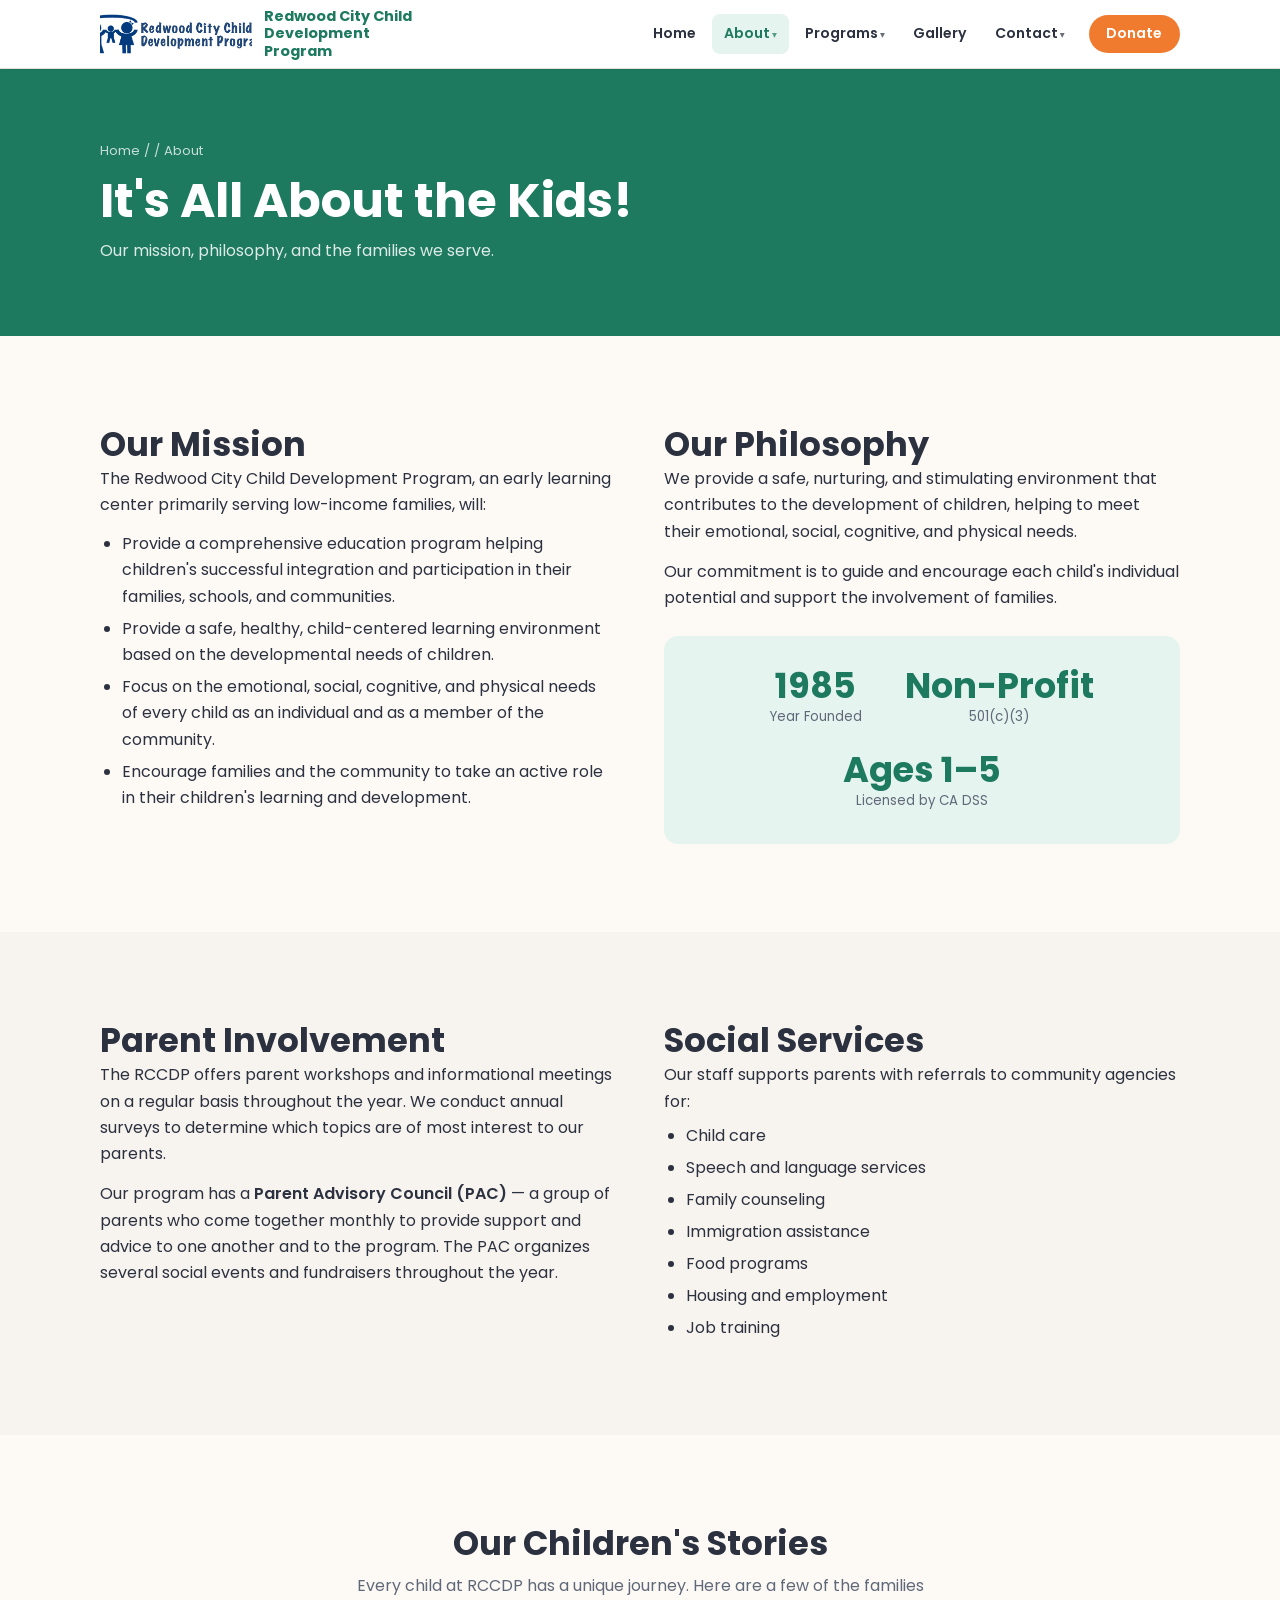
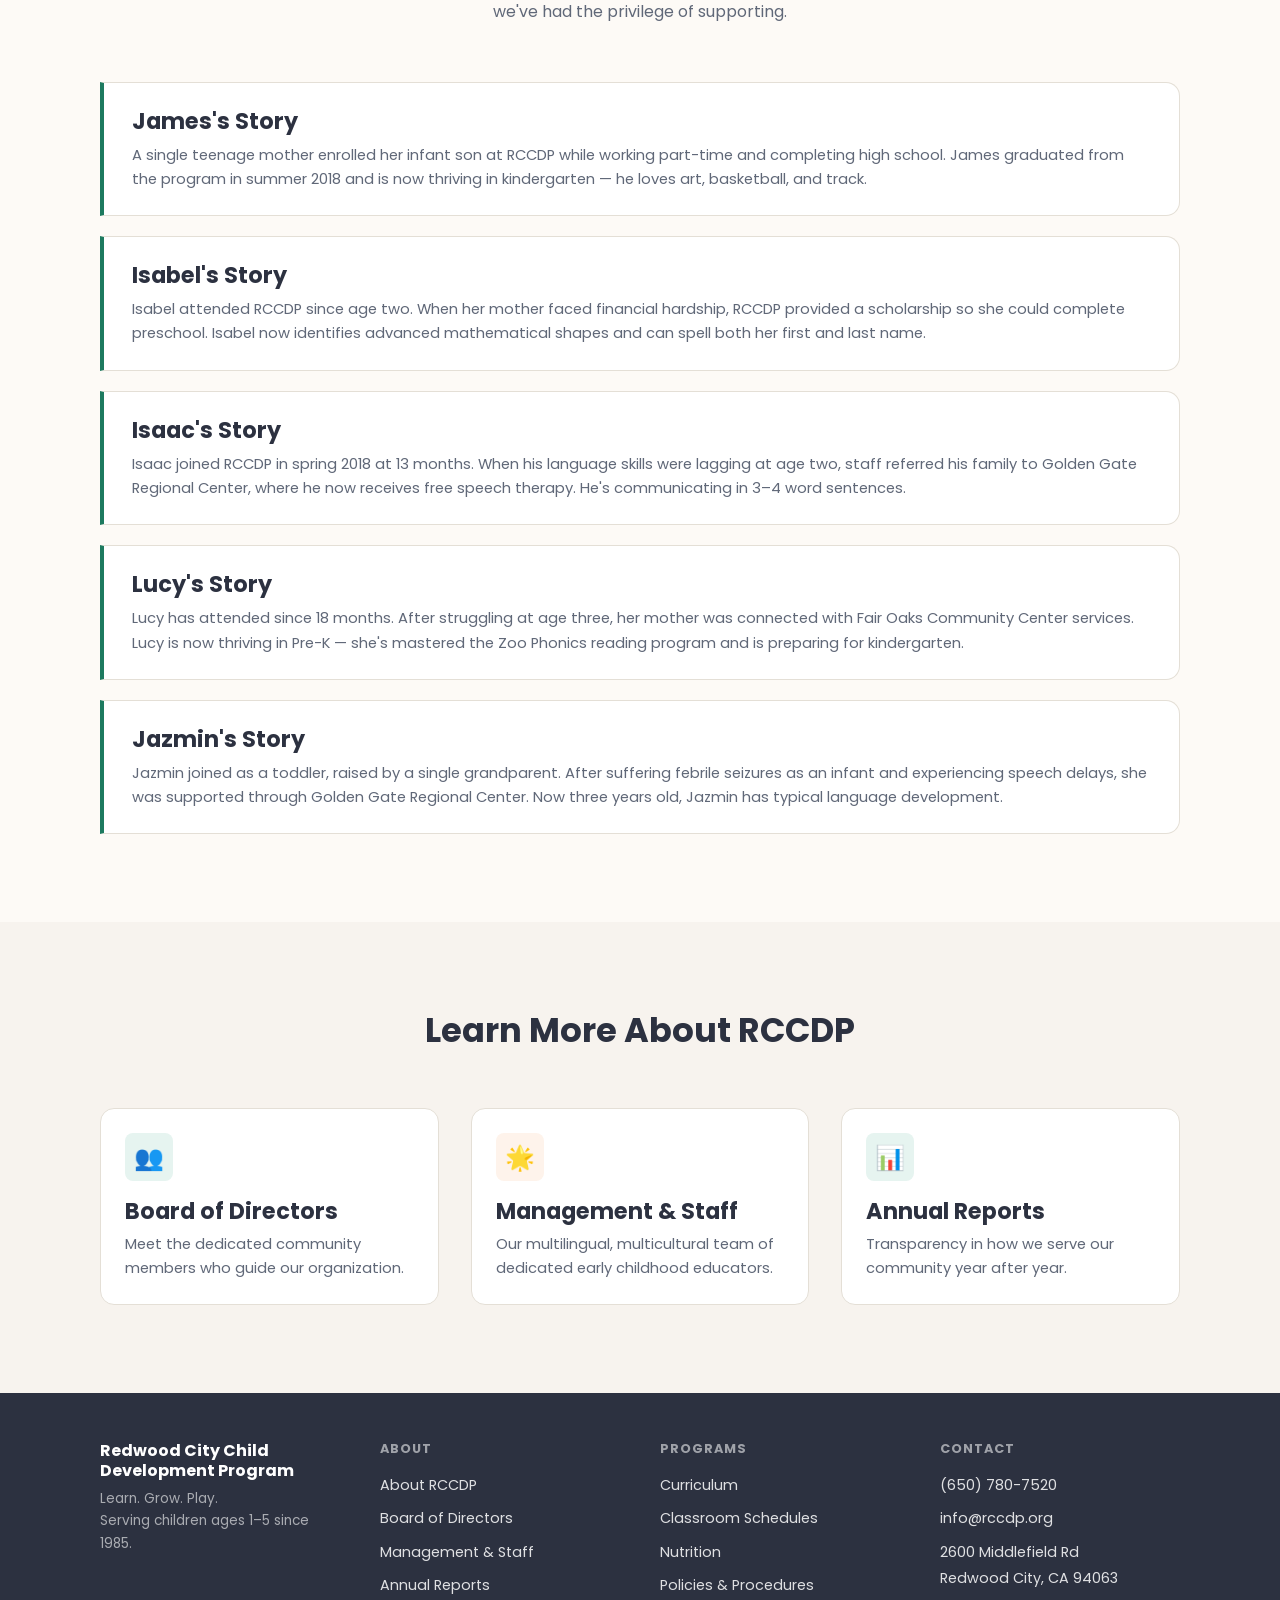
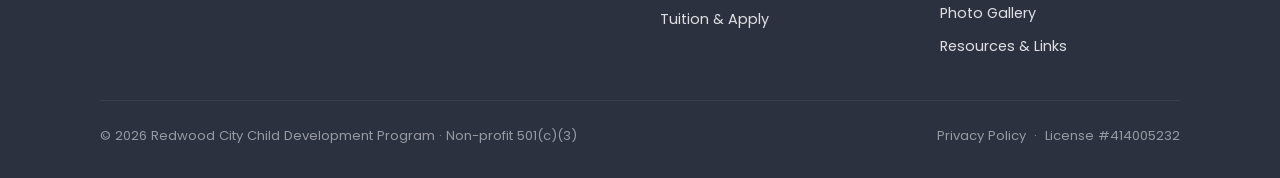
==== about/index.html @ 1f9e3716 "Build complete static site scaffold for RCCDP migration - 14 HTML pages with new URL structure (/abo" ====
<!DOCTYPE html>
<html lang="en">
<head>
  <meta charset="UTF-8">
  <meta name="viewport" content="width=device-width, initial-scale=1.0">
  <title>About RCCDP | Redwood City Child Development Program</title>
  <meta name="description" content="Learn about RCCDP's mission, philosophy, parent involvement, social services, and the children we serve.">
  <link rel="icon" type="image/png" href="/assets/images/favicon-32.png">
  <link rel="preconnect" href="https://fonts.googleapis.com">
  <link rel="preconnect" href="https://fonts.gstatic.com" crossorigin>
  <link href="https://fonts.googleapis.com/css2?family=Poppins:wght@400;500;600;700&display=swap" rel="stylesheet">
  <link rel="stylesheet" href="/assets/css/style.css">
</head>
<body>

<div id="site-header"></div>

<main id="main">

  <!-- ── Page hero ─────────────────────────────────────────────── -->
  <section class="page-hero">
    <div class="container">
      <nav class="breadcrumb" aria-label="Breadcrumb">
        <a href="/">Home</a><span aria-hidden="true"> / About</span>
      </nav>
      <h1>It's All About the Kids!</h1>
      <p>Our mission, philosophy, and the families we serve.</p>
    </div>
  </section>

  <!-- ── Mission ───────────────────────────────────────────────── -->
  <section class="section">
    <div class="container">
      <div class="grid-2" style="align-items:start; gap:3rem">

        <div>
          <h2>Our Mission</h2>
          <p>The Redwood City Child Development Program, an early learning center primarily serving low-income families, will:</p>
          <ul class="body-list" style="margin-top:.75rem">
            <li>Provide a comprehensive education program helping children's successful integration and participation in their families, schools, and communities.</li>
            <li>Provide a safe, healthy, child-centered learning environment based on the developmental needs of children.</li>
            <li>Focus on the emotional, social, cognitive, and physical needs of every child as an individual and as a member of the community.</li>
            <li>Encourage families and the community to take an active role in their children's learning and development.</li>
          </ul>
        </div>

        <div>
          <h2>Our Philosophy</h2>
          <p>We provide a safe, nurturing, and stimulating environment that contributes to the development of children, helping to meet their emotional, social, cognitive, and physical needs.</p>
          <p>Our commitment is to guide and encourage each child's individual potential and support the involvement of families.</p>

          <div class="highlight-strip" style="margin-top:1.5rem">
            <div class="highlight-strip__item">
              <div class="highlight-strip__num">1985</div>
              <div class="highlight-strip__label">Year Founded</div>
            </div>
            <div class="highlight-strip__item">
              <div class="highlight-strip__num">Non-Profit</div>
              <div class="highlight-strip__label">501(c)(3)</div>
            </div>
            <div class="highlight-strip__item">
              <div class="highlight-strip__num">Ages 1–5</div>
              <div class="highlight-strip__label">Licensed by CA DSS</div>
            </div>
          </div>
        </div>

      </div>
    </div>
  </section>

  <!-- ── Parent Involvement ─────────────────────────────────────── -->
  <section class="section section--alt">
    <div class="container">
      <div class="grid-2" style="align-items:start; gap:3rem">

        <div>
          <h2>Parent Involvement</h2>
          <p>The RCCDP offers parent workshops and informational meetings on a regular basis throughout the year. We conduct annual surveys to determine which topics are of most interest to our parents.</p>
          <p>Our program has a <strong>Parent Advisory Council (PAC)</strong> — a group of parents who come together monthly to provide support and advice to one another and to the program. The PAC organizes several social events and fundraisers throughout the year.</p>
        </div>

        <div>
          <h2>Social Services</h2>
          <p>Our staff supports parents with referrals to community agencies for:</p>
          <ul class="body-list" style="margin-top:.5rem">
            <li>Child care</li>
            <li>Speech and language services</li>
            <li>Family counseling</li>
            <li>Immigration assistance</li>
            <li>Food programs</li>
            <li>Housing and employment</li>
            <li>Job training</li>
          </ul>
        </div>

      </div>
    </div>
  </section>

  <!-- ── Children's Stories ─────────────────────────────────────── -->
  <section class="section" id="stories">
    <div class="container">
      <div class="section__header">
        <h2>Our Children's Stories</h2>
        <p>Every child at RCCDP has a unique journey. Here are a few of the families we've had the privilege of supporting.</p>
      </div>

      <div style="display:grid; gap:1.25rem">

        <div class="story-card">
          <h3>James's Story</h3>
          <p>A single teenage mother enrolled her infant son at RCCDP while working part-time and completing high school. James graduated from the program in summer 2018 and is now thriving in kindergarten — he loves art, basketball, and track.</p>
        </div>

        <div class="story-card">
          <h3>Isabel's Story</h3>
          <p>Isabel attended RCCDP since age two. When her mother faced financial hardship, RCCDP provided a scholarship so she could complete preschool. Isabel now identifies advanced mathematical shapes and can spell both her first and last name.</p>
        </div>

        <div class="story-card">
          <h3>Isaac's Story</h3>
          <p>Isaac joined RCCDP in spring 2018 at 13 months. When his language skills were lagging at age two, staff referred his family to Golden Gate Regional Center, where he now receives free speech therapy. He's communicating in 3–4 word sentences.</p>
        </div>

        <div class="story-card">
          <h3>Lucy's Story</h3>
          <p>Lucy has attended since 18 months. After struggling at age three, her mother was connected with Fair Oaks Community Center services. Lucy is now thriving in Pre-K — she's mastered the Zoo Phonics reading program and is preparing for kindergarten.</p>
        </div>

        <div class="story-card">
          <h3>Jazmin's Story</h3>
          <p>Jazmin joined as a toddler, raised by a single grandparent. After suffering febrile seizures as an infant and experiencing speech delays, she was supported through Golden Gate Regional Center. Now three years old, Jazmin has typical language development.</p>
        </div>

      </div>
    </div>
  </section>

  <!-- ── Navigation shortcuts ───────────────────────────────────── -->
  <section class="section section--alt">
    <div class="container">
      <div class="section__header">
        <h2>Learn More About RCCDP</h2>
      </div>
      <div class="grid-3">
        <a href="/about/board/" class="card" style="text-decoration:none">
          <div class="card__body">
            <div class="card__icon card__icon--primary">👥</div>
            <h3>Board of Directors</h3>
            <p>Meet the dedicated community members who guide our organization.</p>
          </div>
        </a>
        <a href="/about/staff/" class="card" style="text-decoration:none">
          <div class="card__body">
            <div class="card__icon card__icon--accent">🌟</div>
            <h3>Management &amp; Staff</h3>
            <p>Our multilingual, multicultural team of dedicated early childhood educators.</p>
          </div>
        </a>
        <a href="/about/annual-reports/" class="card" style="text-decoration:none">
          <div class="card__body">
            <div class="card__icon card__icon--primary">📊</div>
            <h3>Annual Reports</h3>
            <p>Transparency in how we serve our community year after year.</p>
          </div>
        </a>
      </div>
    </div>
  </section>

</main>

<div id="site-footer"></div>
<script src="/assets/js/components.js"></script>
</body>
</html>
---- assets/css/style.css ----
/* =========================================================
   RCCDP — style.css
   Redwood City Child Development Program
   Design: warm, modern, kid-friendly, accessible (WCAG AA)
   Font: Poppins (Google Fonts)
   ========================================================= */

/* --- Design Tokens ---------------------------------------- */
:root {
  --clr-primary:       #1d7a5f;   /* deep teal — trustworthy, growth */
  --clr-primary-dark:  #145e49;
  --clr-primary-light: #e6f4f0;

  --clr-accent:        #f07b2f;   /* warm orange — energy, joy */
  --clr-accent-dark:   #d4621a;
  --clr-accent-light:  #fef3eb;

  --clr-yellow:        #f5c41c;   /* sunshine yellow */

  --clr-bg:            #fdfaf6;   /* warm cream — not stark white */
  --clr-surface:       #ffffff;
  --clr-surface-alt:   #f7f3ee;

  --clr-text:          #2c3140;   /* charcoal, not pure black */
  --clr-text-muted:    #606878;
  --clr-border:        #e4dfd6;

  --font:              'Poppins', system-ui, sans-serif;
  --radius:            14px;
  --radius-sm:          8px;
  --radius-pill:       999px;

  --shadow-sm:  0 1px 4px rgba(0,0,0,0.07);
  --shadow:     0 3px 14px rgba(0,0,0,0.09);
  --shadow-lg:  0 8px 32px rgba(0,0,0,0.12);

  --nav-h:      68px;
  --max-w:      1160px;
  --gap:        clamp(1rem, 3vw, 2rem);
}

/* --- Reset ------------------------------------------------- */
*, *::before, *::after { box-sizing: border-box; margin: 0; padding: 0; }
html { scroll-behavior: smooth; }
img, svg { display: block; max-width: 100%; }
a { color: inherit; }
ul, ol { list-style: none; }
button { cursor: pointer; font: inherit; border: none; background: none; }
table { border-collapse: collapse; width: 100%; }

/* --- Base -------------------------------------------------- */
body {
  font-family: var(--font);
  font-size: 1rem;
  line-height: 1.65;
  color: var(--clr-text);
  background: var(--clr-bg);
}

h1, h2, h3, h4 {
  line-height: 1.25;
  font-weight: 700;
  color: var(--clr-text);
}
h1 { font-size: clamp(2rem, 5vw, 3rem); }
h2 { font-size: clamp(1.5rem, 3.5vw, 2.1rem); }
h3 { font-size: clamp(1.1rem, 2.5vw, 1.4rem); }
h4 { font-size: 1.05rem; }

p + p { margin-top: .85rem; }
p + ul, p + ol { margin-top: .5rem; }
ul.body-list, ol.body-list { padding-left: 1.4rem; list-style: disc; }
ul.body-list li, ol.body-list li { margin-bottom: .35rem; }

strong { font-weight: 600; }

/* --- Layout helpers ---------------------------------------- */
.container {
  width: 100%;
  max-width: var(--max-w);
  margin-inline: auto;
  padding-inline: clamp(1rem, 4vw, 2.5rem);
}

.section {
  padding-block: clamp(3rem, 7vw, 5.5rem);
}

.section--alt {
  background: var(--clr-surface-alt);
}

.section--primary {
  background: var(--clr-primary);
  color: #fff;
}
.section--primary h2,
.section--primary h3,
.section--primary p { color: #fff; }

.section__header {
  text-align: center;
  margin-bottom: clamp(2rem, 5vw, 3.5rem);
}
.section__header h2 { margin-bottom: .5rem; }
.section__header p {
  max-width: 60ch;
  margin-inline: auto;
  color: var(--clr-text-muted);
}
.section--primary .section__header p { color: rgba(255,255,255,.8); }

.grid-2 {
  display: grid;
  grid-template-columns: repeat(auto-fit, minmax(min(100%, 480px), 1fr));
  gap: var(--gap);
}
.grid-3 {
  display: grid;
  grid-template-columns: repeat(auto-fit, minmax(min(100%, 300px), 1fr));
  gap: var(--gap);
}

/* --- Buttons ----------------------------------------------- */
.btn {
  display: inline-flex;
  align-items: center;
  gap: .5rem;
  padding: .7rem 1.5rem;
  border-radius: var(--radius-pill);
  font-weight: 600;
  font-size: .95rem;
  text-decoration: none;
  transition: background .18s, transform .12s, box-shadow .18s;
}
.btn:hover { transform: translateY(-1px); box-shadow: var(--shadow); }
.btn:active { transform: translateY(0); }

.btn--primary {
  background: var(--clr-primary);
  color: #fff;
}
.btn--primary:hover { background: var(--clr-primary-dark); }

.btn--accent {
  background: var(--clr-accent);
  color: #fff;
}
.btn--accent:hover { background: var(--clr-accent-dark); }

.btn--outline {
  border: 2px solid var(--clr-primary);
  color: var(--clr-primary);
  background: transparent;
}
.btn--outline:hover { background: var(--clr-primary); color: #fff; }

.btn--outline-white {
  border: 2px solid #fff;
  color: #fff;
  background: transparent;
}
.btn--outline-white:hover { background: rgba(255,255,255,.15); }

.btn--lg { padding: .95rem 2rem; font-size: 1.05rem; }

/* --- Navigation -------------------------------------------- */
#site-header {
  position: sticky;
  top: 0;
  z-index: 1000;
}

.nav {
  background: var(--clr-surface);
  box-shadow: 0 1px 0 var(--clr-border), var(--shadow-sm);
  height: var(--nav-h);
  display: flex;
  align-items: center;
}

.nav__inner {
  display: flex;
  align-items: center;
  justify-content: space-between;
  gap: 1rem;
  width: 100%;
  max-width: var(--max-w);
  margin-inline: auto;
  padding-inline: clamp(1rem, 4vw, 2.5rem);
}

.nav__logo {
  display: flex;
  align-items: center;
  gap: .75rem;
  text-decoration: none;
  flex-shrink: 0;
}
.nav__logo img {
  height: 46px;
  width: auto;
}
.nav__logo-text {
  font-weight: 700;
  font-size: .9rem;
  line-height: 1.2;
  color: var(--clr-primary);
  max-width: 150px;
}

.nav__links {
  display: flex;
  align-items: center;
  gap: .25rem;
}

.nav__item {
  position: relative;
}

.nav__link {
  display: block;
  padding: .5rem .75rem;
  font-size: .88rem;
  font-weight: 600;
  color: var(--clr-text);
  text-decoration: none;
  border-radius: var(--radius-sm);
  white-space: nowrap;
  transition: color .15s, background .15s;
}
.nav__link:hover,
.nav__link.active { color: var(--clr-primary); background: var(--clr-primary-light); }

.nav__link--donate {
  background: var(--clr-accent);
  color: #fff !important;
  padding: .45rem 1.1rem;
  border-radius: var(--radius-pill);
  margin-left: .5rem;
}
.nav__link--donate:hover { background: var(--clr-accent-dark); }

/* Dropdown */
.nav__item--dropdown:hover .nav__dropdown,
.nav__item--dropdown:focus-within .nav__dropdown { display: block; }

.nav__dropdown-toggle::after {
  content: ' ▾';
  font-size: .7em;
  opacity: .7;
}

.nav__dropdown {
  display: none;
  position: absolute;
  top: calc(100% + 6px);
  left: 0;
  min-width: 210px;
  background: var(--clr-surface);
  border: 1px solid var(--clr-border);
  border-radius: var(--radius-sm);
  box-shadow: var(--shadow);
  padding: .4rem 0;
  z-index: 100;
}
.nav__dropdown a {
  display: block;
  padding: .55rem 1.1rem;
  font-size: .85rem;
  font-weight: 500;
  color: var(--clr-text);
  text-decoration: none;
  transition: background .12s, color .12s;
}
.nav__dropdown a:hover { background: var(--clr-primary-light); color: var(--clr-primary); }

/* Hamburger */
.nav__hamburger {
  display: none;
  flex-direction: column;
  gap: 5px;
  padding: .5rem;
  border-radius: var(--radius-sm);
}
.nav__hamburger span {
  display: block;
  width: 24px;
  height: 2px;
  background: var(--clr-text);
  border-radius: 2px;
  transition: transform .25s, opacity .25s;
}
.nav__hamburger[aria-expanded="true"] span:nth-child(1) { transform: translateY(7px) rotate(45deg); }
.nav__hamburger[aria-expanded="true"] span:nth-child(2) { opacity: 0; }
.nav__hamburger[aria-expanded="true"] span:nth-child(3) { transform: translateY(-7px) rotate(-45deg); }

/* Mobile nav */
.nav__mobile {
  display: none;
  background: var(--clr-surface);
  border-top: 1px solid var(--clr-border);
  padding: 1rem 0 1.5rem;
  box-shadow: var(--shadow);
}
.nav__mobile.open { display: block; }

.nav__mobile-list { padding-inline: 1.5rem; }
.nav__mobile-list > li { border-bottom: 1px solid var(--clr-border); }
.nav__mobile-list > li:last-child { border-bottom: none; }

.nav__mobile-list a {
  display: block;
  padding: .7rem 0;
  font-weight: 600;
  font-size: .95rem;
  color: var(--clr-text);
  text-decoration: none;
}
.nav__mobile-list a:hover { color: var(--clr-primary); }

.nav__mobile-sub { padding-left: 1rem; }
.nav__mobile-sub a {
  font-weight: 400;
  font-size: .9rem;
  padding: .45rem 0;
  color: var(--clr-text-muted);
}

.nav__mobile-donate {
  display: inline-block;
  margin: 1rem 1.5rem 0;
  padding: .65rem 1.5rem;
  background: var(--clr-accent);
  color: #fff !important;
  border-radius: var(--radius-pill);
  font-weight: 700;
  font-size: .95rem;
  text-decoration: none;
}

/* --- Footer ------------------------------------------------ */
.footer {
  background: var(--clr-text);
  color: rgba(255,255,255,.85);
  padding-block: 3rem 2rem;
}
.footer a { color: rgba(255,255,255,.85); text-decoration: none; }
.footer a:hover { color: #fff; text-decoration: underline; }

.footer__grid {
  display: grid;
  grid-template-columns: repeat(auto-fit, minmax(200px, 1fr));
  gap: 2.5rem;
  margin-bottom: 2.5rem;
}

.footer__brand .nav__logo-text { color: #fff; max-width: 240px; font-size: 1rem; }
.footer__tagline { font-size: .85rem; opacity: .7; margin-top: .5rem; }

.footer__col h4 {
  font-size: .8rem;
  font-weight: 700;
  letter-spacing: .08em;
  text-transform: uppercase;
  color: rgba(255,255,255,.55);
  margin-bottom: .9rem;
}
.footer__col ul li + li { margin-top: .45rem; }
.footer__col ul a { font-size: .9rem; }

.footer__bottom {
  border-top: 1px solid rgba(255,255,255,.1);
  padding-top: 1.5rem;
  display: flex;
  flex-wrap: wrap;
  gap: .75rem;
  justify-content: space-between;
  align-items: center;
  font-size: .82rem;
  opacity: .6;
}

/* --- Hero -------------------------------------------------- */
.hero {
  background: var(--clr-primary);
  color: #fff;
  padding-block: clamp(3.5rem, 9vw, 7rem);
  position: relative;
  overflow: hidden;
}
.hero::before {
  content: '';
  position: absolute;
  inset: 0;
  background: url('/assets/images/hero-bg.jpg') center/cover no-repeat;
  opacity: .18;
}
.hero__inner {
  position: relative;
  display: grid;
  grid-template-columns: 1fr;
  gap: 2rem;
  align-items: center;
}
.hero__badge {
  display: inline-block;
  background: var(--clr-yellow);
  color: var(--clr-text);
  font-size: .8rem;
  font-weight: 700;
  letter-spacing: .05em;
  text-transform: uppercase;
  padding: .3rem .9rem;
  border-radius: var(--radius-pill);
  margin-bottom: 1rem;
}
.hero h1 { color: #fff; margin-bottom: .75rem; }
.hero__sub { font-size: clamp(1rem, 2.5vw, 1.2rem); opacity: .9; max-width: 55ch; margin-bottom: 1.75rem; }
.hero__ctas { display: flex; flex-wrap: wrap; gap: .75rem; }

/* --- Page hero (inner pages) ------------------------------- */
.page-hero {
  background: var(--clr-primary);
  color: #fff;
  padding-block: clamp(2.5rem, 6vw, 4.5rem);
}
.page-hero h1 { color: #fff; margin-bottom: .4rem; }
.page-hero p { opacity: .85; max-width: 60ch; }

/* Breadcrumb */
.breadcrumb {
  font-size: .82rem;
  opacity: .75;
  margin-bottom: .6rem;
}
.breadcrumb a { color: #fff; text-decoration: none; }
.breadcrumb a:hover { text-decoration: underline; }
.breadcrumb span::before { content: ' / '; }

/* --- Cards ------------------------------------------------- */
.card {
  background: var(--clr-surface);
  border: 1px solid var(--clr-border);
  border-radius: var(--radius);
  overflow: hidden;
  transition: box-shadow .2s, transform .2s;
}
.card:hover { box-shadow: var(--shadow); transform: translateY(-2px); }

.card__body { padding: 1.5rem; }
.card__icon {
  width: 48px;
  height: 48px;
  border-radius: var(--radius-sm);
  display: flex;
  align-items: center;
  justify-content: center;
  font-size: 1.5rem;
  margin-bottom: 1rem;
}
.card__icon--primary { background: var(--clr-primary-light); }
.card__icon--accent  { background: var(--clr-accent-light); }

.card h3 { margin-bottom: .4rem; }
.card p  { font-size: .92rem; color: var(--clr-text-muted); }

/* Staff card */
.staff-grid {
  display: grid;
  grid-template-columns: repeat(auto-fill, minmax(min(100%, 260px), 1fr));
  gap: 1.5rem;
}
.staff-card {
  background: var(--clr-surface);
  border: 1px solid var(--clr-border);
  border-radius: var(--radius);
  overflow: hidden;
  text-align: center;
}
.staff-card__photo {
  width: 100%;
  aspect-ratio: 1;
  object-fit: cover;
  background: var(--clr-primary-light);
}
.staff-card__photo-placeholder {
  width: 100%;
  aspect-ratio: 1;
  background: var(--clr-primary-light);
  display: flex;
  align-items: center;
  justify-content: center;
  font-size: 3rem;
  color: var(--clr-primary);
}
.staff-card__body { padding: 1.25rem 1rem; }
.staff-card__name { font-weight: 700; font-size: 1rem; margin-bottom: .15rem; }
.staff-card__title { font-size: .82rem; color: var(--clr-primary); font-weight: 600; margin-bottom: .6rem; }
.staff-card__bio { font-size: .82rem; color: var(--clr-text-muted); line-height: 1.5; }

/* Board card */
.board-grid {
  display: grid;
  grid-template-columns: repeat(auto-fill, minmax(min(100%, 340px), 1fr));
  gap: 1.5rem;
}
.board-card {
  background: var(--clr-surface);
  border: 1px solid var(--clr-border);
  border-radius: var(--radius);
  padding: 1.75rem;
}
.board-card__name { font-weight: 700; font-size: 1.1rem; margin-bottom: .15rem; }
.board-card__role { color: var(--clr-primary); font-weight: 600; font-size: .88rem; margin-bottom: .85rem; }
.board-card p { font-size: .9rem; color: var(--clr-text-muted); line-height: 1.6; }

/* Doc download card */
.doc-grid {
  display: grid;
  grid-template-columns: repeat(auto-fill, minmax(min(100%, 280px), 1fr));
  gap: 1.25rem;
}
.doc-card {
  background: var(--clr-surface);
  border: 1px solid var(--clr-border);
  border-radius: var(--radius);
  padding: 1.25rem 1.5rem;
  display: flex;
  align-items: center;
  gap: 1rem;
  text-decoration: none;
  transition: box-shadow .18s, transform .15s, border-color .15s;
}
.doc-card:hover {
  box-shadow: var(--shadow);
  transform: translateY(-2px);
  border-color: var(--clr-primary);
}
.doc-card__icon {
  font-size: 2rem;
  flex-shrink: 0;
  width: 48px;
  text-align: center;
}
.doc-card__text { flex: 1; min-width: 0; }
.doc-card__name { font-weight: 600; font-size: .95rem; color: var(--clr-text); margin-bottom: .15rem; }
.doc-card__meta { font-size: .8rem; color: var(--clr-text-muted); }

/* --- Tables ------------------------------------------------ */
.table-wrap { overflow-x: auto; -webkit-overflow-scrolling: touch; border-radius: var(--radius); border: 1px solid var(--clr-border); }
.tbl { width: 100%; border-collapse: collapse; font-size: .93rem; }
.tbl thead { background: var(--clr-primary); color: #fff; }
.tbl th { padding: .85rem 1rem; text-align: left; font-weight: 600; font-size: .85rem; letter-spacing: .02em; }
.tbl td { padding: .75rem 1rem; border-top: 1px solid var(--clr-border); }
.tbl tbody tr:hover { background: var(--clr-primary-light); }
.tbl tbody tr:nth-child(even) { background: var(--clr-surface-alt); }
.tbl tbody tr:nth-child(even):hover { background: var(--clr-primary-light); }
.tbl td:first-child { font-weight: 500; }

/* Rate table variant */
.rate-section { margin-bottom: 2.5rem; }
.rate-section h3 {
  background: var(--clr-accent-light);
  border-left: 4px solid var(--clr-accent);
  padding: .75rem 1.1rem;
  border-radius: 0 var(--radius-sm) var(--radius-sm) 0;
  margin-bottom: 0;
  font-size: 1rem;
}

/* --- Highlights / feature strips --------------------------- */
.highlight-strip {
  display: flex;
  flex-wrap: wrap;
  gap: 1.5rem;
  align-items: center;
  justify-content: center;
  padding: 2rem;
  background: var(--clr-primary-light);
  border-radius: var(--radius);
}
.highlight-strip__item {
  text-align: center;
  min-width: 130px;
}
.highlight-strip__num {
  font-size: 2.2rem;
  font-weight: 700;
  color: var(--clr-primary);
  line-height: 1;
}
.highlight-strip__label { font-size: .83rem; color: var(--clr-text-muted); margin-top: .2rem; }

/* --- Quick links (homepage) -------------------------------- */
.quicklinks {
  display: grid;
  grid-template-columns: repeat(auto-fit, minmax(150px, 1fr));
  gap: 1rem;
}
.quicklink {
  display: flex;
  flex-direction: column;
  align-items: center;
  gap: .5rem;
  padding: 1.4rem 1rem;
  background: var(--clr-surface);
  border: 1px solid var(--clr-border);
  border-radius: var(--radius);
  text-decoration: none;
  color: var(--clr-text);
  font-weight: 600;
  font-size: .88rem;
  text-align: center;
  transition: box-shadow .18s, transform .15s, border-color .15s, background .15s;
}
.quicklink:hover {
  border-color: var(--clr-primary);
  background: var(--clr-primary-light);
  color: var(--clr-primary);
  transform: translateY(-2px);
  box-shadow: var(--shadow-sm);
}
.quicklink__icon { font-size: 1.75rem; }

/* --- CTA banner -------------------------------------------- */
.cta-banner {
  background: linear-gradient(135deg, var(--clr-accent) 0%, #d4621a 100%);
  color: #fff;
  border-radius: var(--radius);
  padding: 2.5rem 2rem;
  display: flex;
  flex-wrap: wrap;
  align-items: center;
  justify-content: space-between;
  gap: 1.5rem;
}
.cta-banner h2 { color: #fff; margin-bottom: .35rem; }
.cta-banner p  { color: rgba(255,255,255,.88); max-width: 50ch; }
.cta-banner .btn--outline-white:hover { background: rgba(255,255,255,.2); }

/* --- Contact info ------------------------------------------ */
.contact-block {
  display: flex;
  gap: 1rem;
  align-items: flex-start;
  margin-bottom: 1.25rem;
}
.contact-block__icon {
  font-size: 1.25rem;
  flex-shrink: 0;
  width: 36px;
  height: 36px;
  background: var(--clr-primary-light);
  border-radius: 50%;
  display: flex;
  align-items: center;
  justify-content: center;
  color: var(--clr-primary);
}
.contact-block__label { font-size: .78rem; font-weight: 600; text-transform: uppercase; letter-spacing: .06em; color: var(--clr-text-muted); margin-bottom: .15rem; }
.contact-block__val { font-weight: 500; }
.contact-block__val a { color: var(--clr-primary); text-decoration: none; }
.contact-block__val a:hover { text-decoration: underline; }

/* --- Resources list ---------------------------------------- */
.resource-group { margin-bottom: 2.5rem; }
.resource-group h3 {
  font-size: 1rem;
  font-weight: 700;
  color: var(--clr-primary);
  border-bottom: 2px solid var(--clr-primary-light);
  padding-bottom: .4rem;
  margin-bottom: 1rem;
}
.resource-list li {
  padding: .5rem 0;
  border-bottom: 1px solid var(--clr-border);
  font-size: .93rem;
}
.resource-list li:last-child { border-bottom: none; }
.resource-list a { color: var(--clr-primary); text-decoration: none; font-weight: 500; }
.resource-list a:hover { text-decoration: underline; }

/* --- Lightbox ---------------------------------------------- */
.lightbox-overlay {
  display: none;
  position: fixed;
  inset: 0;
  background: rgba(0,0,0,.82);
  z-index: 9000;
  align-items: center;
  justify-content: center;
  padding: 1rem;
}
.lightbox-overlay.open { display: flex; }
.lightbox-box {
  background: #fff;
  border-radius: var(--radius);
  overflow: hidden;
  width: 100%;
  max-width: 900px;
  max-height: 90vh;
  display: flex;
  flex-direction: column;
  box-shadow: var(--shadow-lg);
}
.lightbox-bar {
  display: flex;
  align-items: center;
  justify-content: space-between;
  padding: .75rem 1rem;
  border-bottom: 1px solid var(--clr-border);
  background: var(--clr-surface-alt);
}
.lightbox-title { font-weight: 600; font-size: .92rem; color: var(--clr-text); white-space: nowrap; overflow: hidden; text-overflow: ellipsis; }
.lightbox-close {
  font-size: 1.4rem;
  color: var(--clr-text-muted);
  padding: .2rem .5rem;
  border-radius: var(--radius-sm);
}
.lightbox-close:hover { background: var(--clr-border); color: var(--clr-text); }
.lightbox-iframe {
  flex: 1;
  width: 100%;
  min-height: 500px;
  border: none;
}
.lightbox-fallback { padding: 2rem; text-align: center; font-size: .92rem; }
.lightbox-fallback a { color: var(--clr-primary); font-weight: 600; }

/* Gallery grid */
.gallery-grid {
  display: grid;
  grid-template-columns: repeat(auto-fill, minmax(min(100%, 240px), 1fr));
  gap: .75rem;
}
.gallery-thumb {
  aspect-ratio: 1;
  overflow: hidden;
  border-radius: var(--radius-sm);
  cursor: pointer;
  position: relative;
}
.gallery-thumb img {
  width: 100%;
  height: 100%;
  object-fit: cover;
  transition: transform .25s;
}
.gallery-thumb:hover img { transform: scale(1.05); }
.gallery-thumb::after {
  content: '🔍';
  position: absolute;
  inset: 0;
  background: rgba(0,0,0,.35);
  display: flex;
  align-items: center;
  justify-content: center;
  font-size: 1.5rem;
  opacity: 0;
  transition: opacity .2s;
}
.gallery-thumb:hover::after { opacity: 1; }

/* --- Stories ----------------------------------------------- */
.story-card {
  background: var(--clr-surface);
  border: 1px solid var(--clr-border);
  border-left: 4px solid var(--clr-primary);
  border-radius: 0 var(--radius) var(--radius) 0;
  padding: 1.5rem 1.75rem;
}
.story-card h3 { margin-bottom: .5rem; }
.story-card p { font-size: .92rem; color: var(--clr-text-muted); }

/* --- Notices ----------------------------------------------- */
.notice {
  background: var(--clr-primary-light);
  border-left: 4px solid var(--clr-primary);
  border-radius: 0 var(--radius-sm) var(--radius-sm) 0;
  padding: 1rem 1.25rem;
  font-size: .9rem;
  color: var(--clr-text);
}
.notice a { color: var(--clr-primary); }

/* USDA notice */
.usda-notice {
  background: var(--clr-surface-alt);
  border: 1px solid var(--clr-border);
  border-radius: var(--radius-sm);
  padding: 1.1rem 1.25rem;
  font-size: .8rem;
  color: var(--clr-text-muted);
  margin-top: 2rem;
}

/* --- Schedule label chips ---------------------------------- */
.chip {
  display: inline-block;
  padding: .2rem .7rem;
  border-radius: var(--radius-pill);
  font-size: .75rem;
  font-weight: 700;
  letter-spacing: .03em;
}
.chip--primary { background: var(--clr-primary-light); color: var(--clr-primary); }
.chip--accent  { background: var(--clr-accent-light);  color: var(--clr-accent-dark); }

/* --- Privacy policy prose ---------------------------------- */
.prose h2 { margin-top: 2.5rem; margin-bottom: .75rem; font-size: 1.3rem; }
.prose h3 { margin-top: 2rem; margin-bottom: .5rem; }
.prose p  { margin-bottom: 1rem; }
.prose ul { list-style: disc; padding-left: 1.5rem; margin-bottom: 1rem; }
.prose ul li { margin-bottom: .3rem; }
.prose a  { color: var(--clr-primary); }

/* --- Responsive -------------------------------------------- */
@media (max-width: 860px) {
  .nav__links { display: none; }
  .nav__hamburger { display: flex; }
}

@media (max-width: 600px) {
  .cta-banner { flex-direction: column; text-align: center; }
  .highlight-strip { gap: 1rem; }
  .hero__ctas { flex-direction: column; align-items: flex-start; }
}

/* --- Skip link (accessibility) ----------------------------- */
.skip-link {
  position: absolute;
  top: -100%;
  left: 0;
  background: var(--clr-primary);
  color: #fff;
  padding: .5rem 1rem;
  border-radius: 0 0 var(--radius-sm) 0;
  font-weight: 600;
  z-index: 9999;
}
.skip-link:focus { top: 0; }
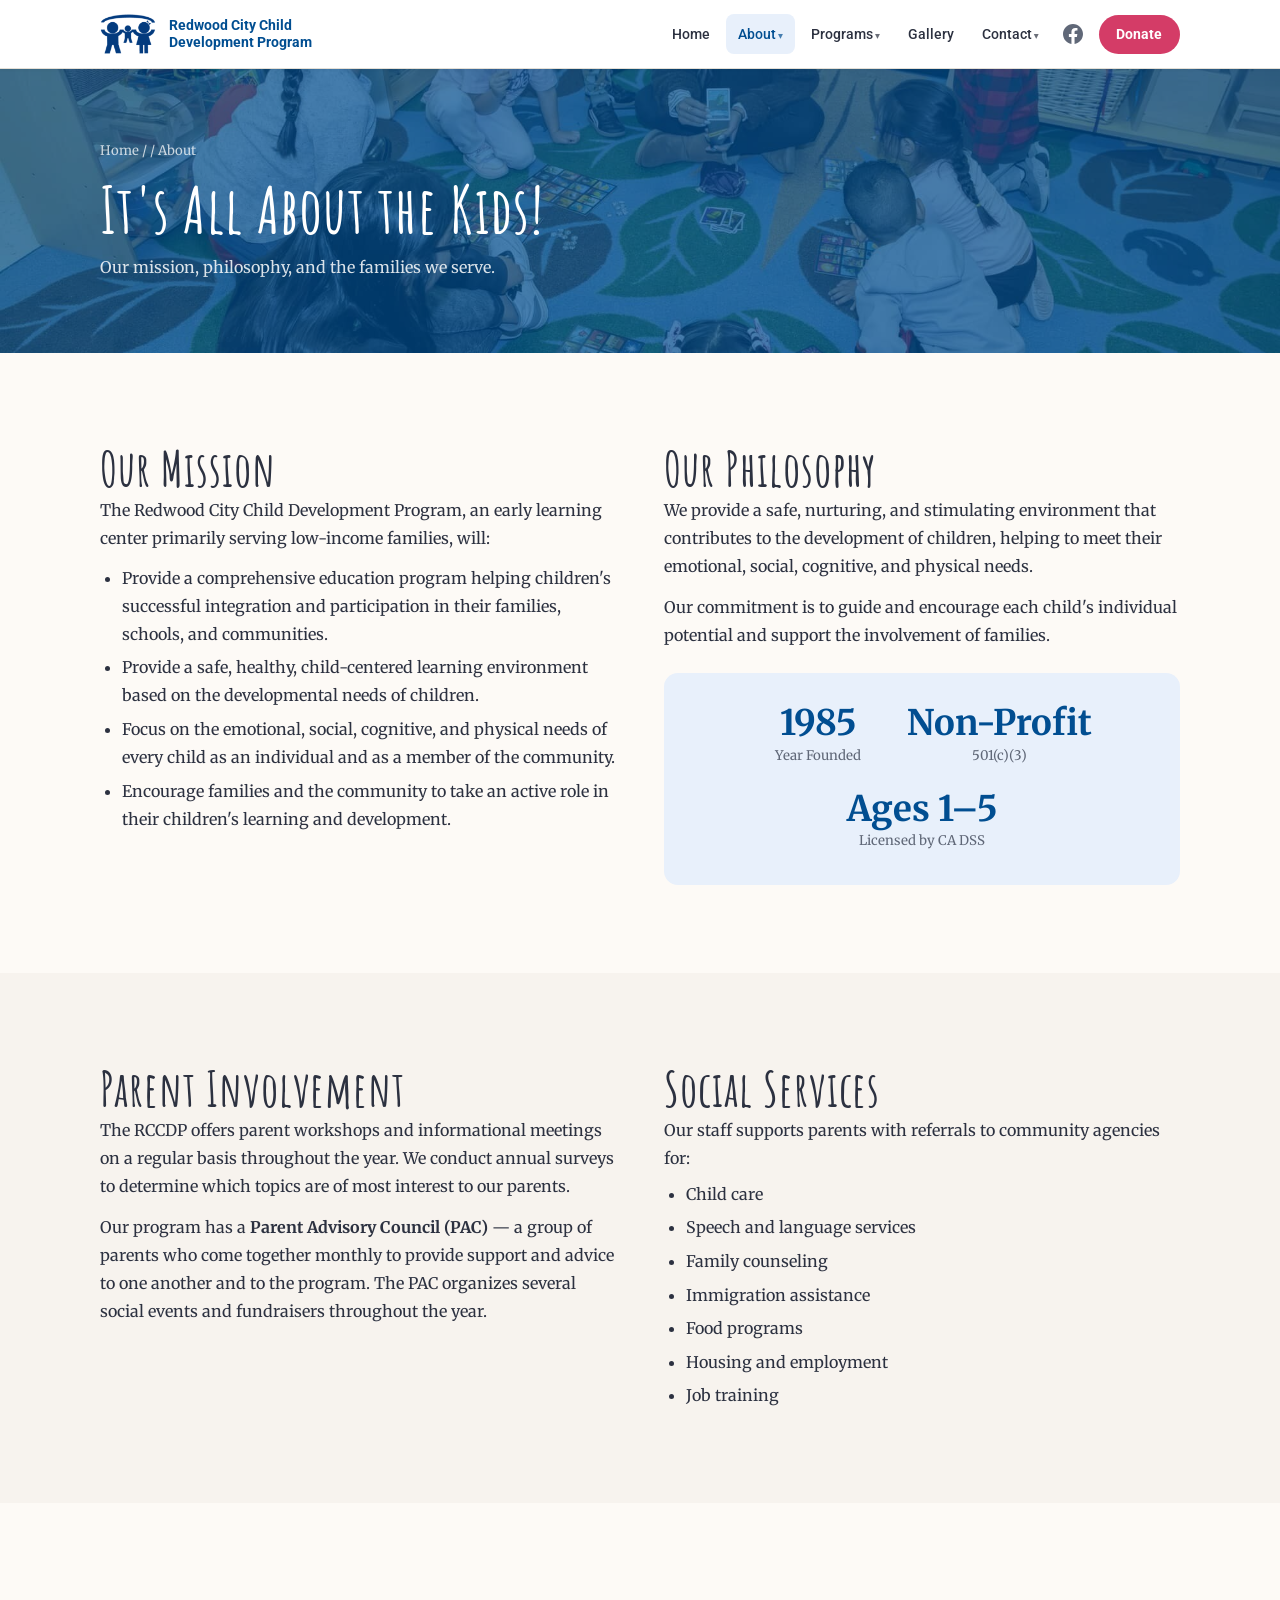
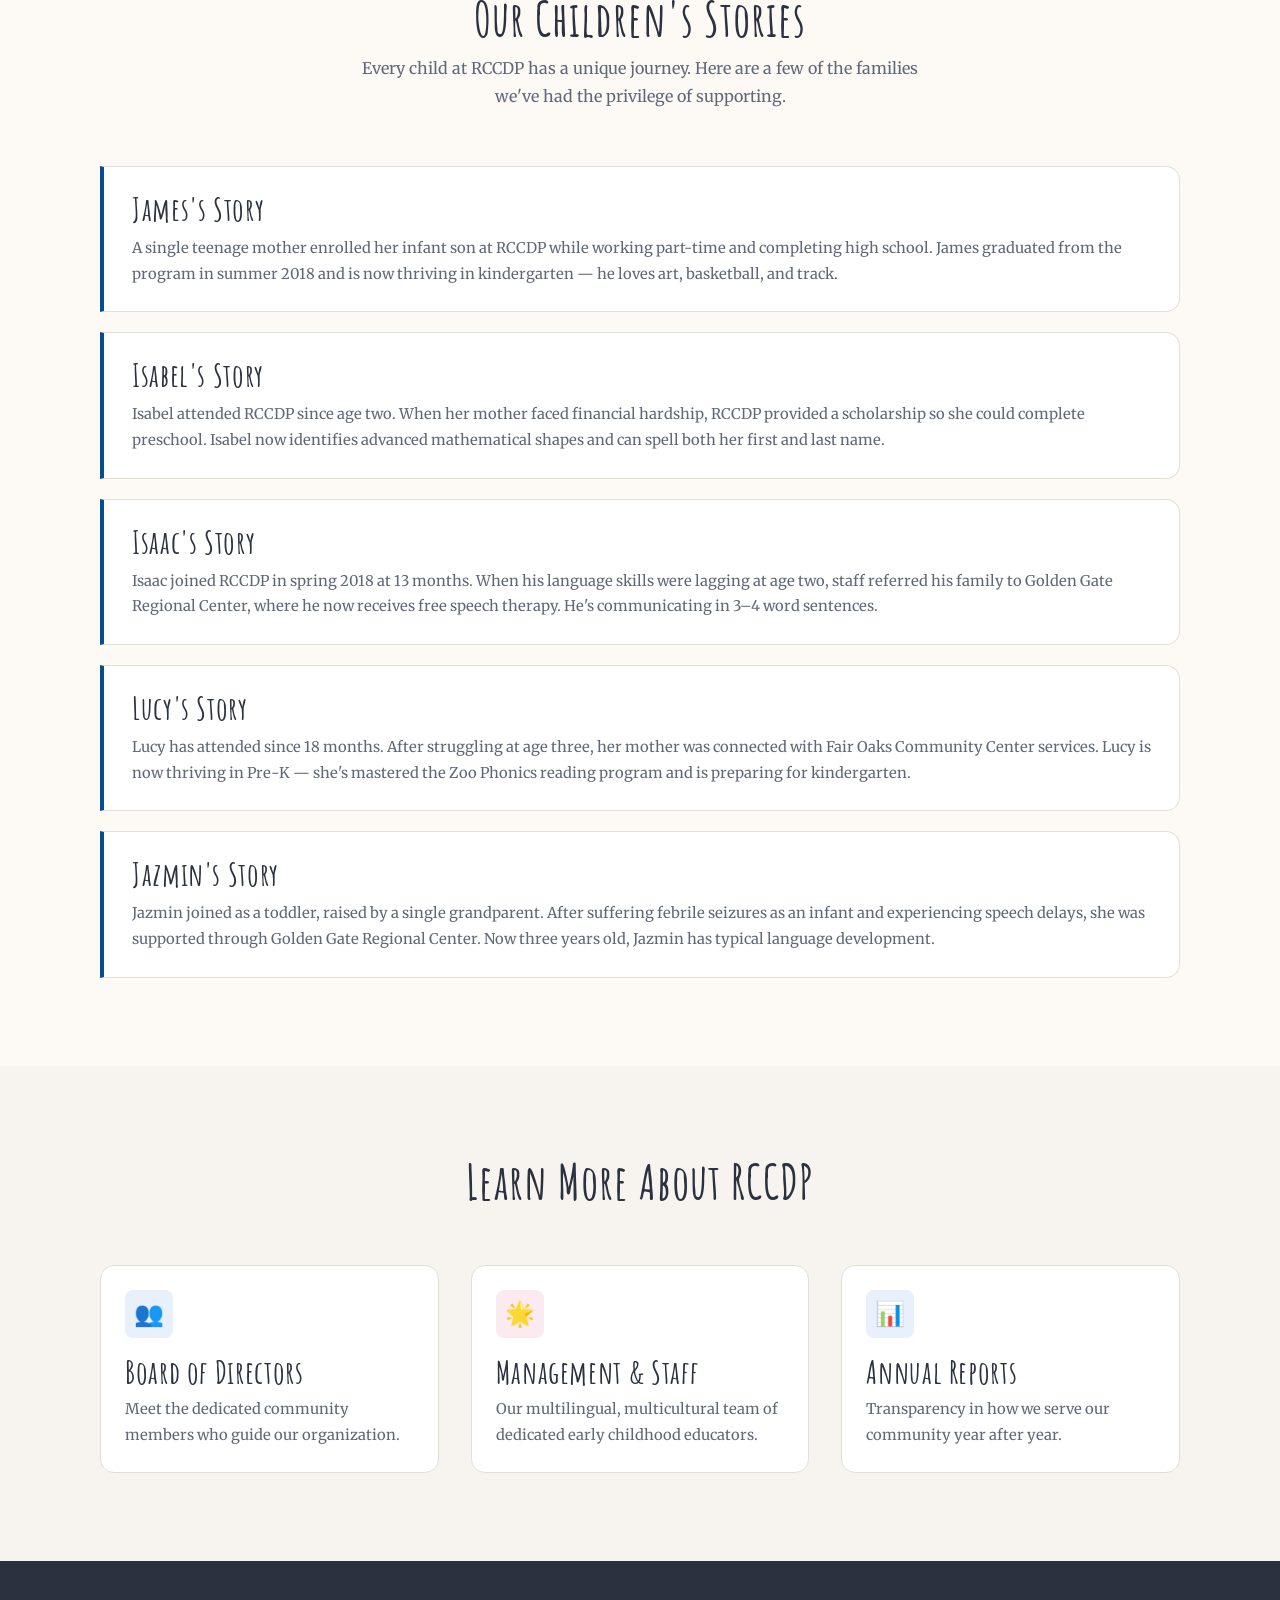
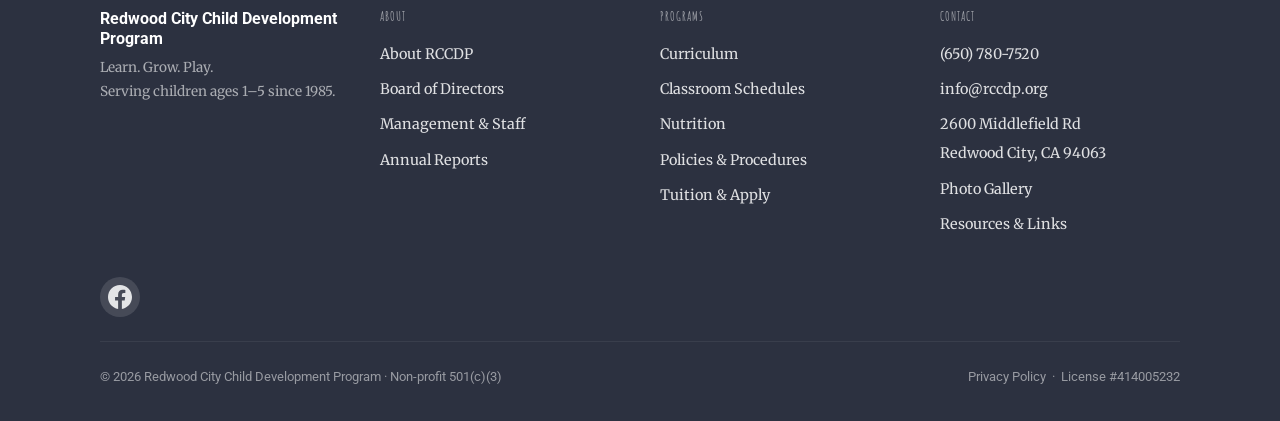
==== commit ff8ef005: "Photos: fix staff crop, homepage photos, hero photos on all pages Staff photos: - Replace 600x600 WP" ====
--- a/about/index.html
+++ b/about/index.html
@@ -18,7 +18,7 @@
 <main id="main">
 
   <!-- ── Page hero ─────────────────────────────────────────────── -->
-  <section class="page-hero">
+  <section class="page-hero" style="--page-hero-img: url('/assets/images/SY-0234.jpg')">
     <div class="container">
       <nav class="breadcrumb" aria-label="Breadcrumb">
         <a href="/">Home</a><span aria-hidden="true"> / About</span>
--- a/assets/css/style.css
+++ b/assets/css/style.css
@@ -1,21 +1,23 @@
+@import url('https://fonts.googleapis.com/css2?family=Amatic+SC:wght@400;700&family=Merriweather:ital,wght@0,400;0,700;1,400&family=Roboto:wght@400;500;700&display=swap');
+
 /* =========================================================
    RCCDP — style.css
    Redwood City Child Development Program
-   Design: warm, modern, kid-friendly, accessible (WCAG AA)
-   Font: Poppins (Google Fonts)
+   Design: warm, kid-friendly, accessible (WCAG AA)
+   Headings: Amatic SC  |  Body: Merriweather  |  UI: Roboto
    ========================================================= */
 
 /* --- Design Tokens ---------------------------------------- */
 :root {
-  --clr-primary:       #1d7a5f;   /* deep teal — trustworthy, growth */
-  --clr-primary-dark:  #145e49;
-  --clr-primary-light: #e6f4f0;
-
-  --clr-accent:        #f07b2f;   /* warm orange — energy, joy */
-  --clr-accent-dark:   #d4621a;
-  --clr-accent-light:  #fef3eb;
-
-  --clr-yellow:        #f5c41c;   /* sunshine yellow */
+  --clr-primary:       #014e91;   /* Infinity Pro navy */
+  --clr-primary-dark:  #013a6b;
+  --clr-primary-light: #e8f0fb;
+
+  --clr-accent:        #d43c67;   /* Infinity Pro pink — donate, CTAs */
+  --clr-accent-dark:   #b33057;
+  --clr-accent-light:  #fbeaef;
+
+  --clr-yellow:        #f5c41c;   /* sunshine yellow — badges */
 
   --clr-bg:            #fdfaf6;   /* warm cream — not stark white */
   --clr-surface:       #ffffff;
@@ -25,7 +27,14 @@
   --clr-text-muted:    #606878;
   --clr-border:        #e4dfd6;
 
-  --font:              'Poppins', system-ui, sans-serif;
+  /* Notepad ruled-lines texture (light blue on cream) */
+  --notepad-line:      #d6e4f7;
+
+  --font-heading:      'Amatic SC', cursive;
+  --font-body:         'Merriweather', Georgia, serif;
+  --font-ui:           'Roboto', system-ui, sans-serif;
+  --font:              var(--font-body); /* legacy alias */
+
   --radius:            14px;
   --radius-sm:          8px;
   --radius-pill:       999px;
@@ -50,29 +59,46 @@
 
 /* --- Base -------------------------------------------------- */
 body {
-  font-family: var(--font);
+  font-family: var(--font-body);
   font-size: 1rem;
-  line-height: 1.65;
+  line-height: 1.75;
   color: var(--clr-text);
   background: var(--clr-bg);
 }
 
 h1, h2, h3, h4 {
-  line-height: 1.25;
+  font-family: var(--font-heading);
+  line-height: 1.15;
   font-weight: 700;
   color: var(--clr-text);
-}
-h1 { font-size: clamp(2rem, 5vw, 3rem); }
-h2 { font-size: clamp(1.5rem, 3.5vw, 2.1rem); }
-h3 { font-size: clamp(1.1rem, 2.5vw, 1.4rem); }
-h4 { font-size: 1.05rem; }
+  letter-spacing: 0.02em;
+}
+/* Amatic SC reads well at larger sizes */
+h1 { font-size: clamp(2.6rem, 6vw, 4rem); }
+h2 { font-size: clamp(2rem, 4.5vw, 3rem); }
+h3 { font-size: clamp(1.5rem, 3vw, 2rem); }
+h4 { font-size: 1.4rem; }
 
 p + p { margin-top: .85rem; }
 p + ul, p + ol { margin-top: .5rem; }
 ul.body-list, ol.body-list { padding-left: 1.4rem; list-style: disc; }
 ul.body-list li, ol.body-list li { margin-bottom: .35rem; }
 
-strong { font-weight: 600; }
+strong { font-weight: 700; }
+
+/* --- Notepad texture --------------------------------------- */
+/* Apply .section--notepad to any section for ruled-paper feel */
+.section--notepad {
+  background-color: var(--clr-bg);
+  background-image:
+    repeating-linear-gradient(
+      transparent,
+      transparent 27px,
+      var(--notepad-line) 27px,
+      var(--notepad-line) 28px
+    );
+  background-position: 0 .5rem;
+}
 
 /* --- Layout helpers ---------------------------------------- */
 .container {
@@ -128,7 +154,8 @@
   gap: .5rem;
   padding: .7rem 1.5rem;
   border-radius: var(--radius-pill);
-  font-weight: 600;
+  font-family: var(--font-ui);
+  font-weight: 700;
   font-size: .95rem;
   text-decoration: none;
   transition: background .18s, transform .12s, box-shadow .18s;
@@ -165,6 +192,7 @@
 .btn--lg { padding: .95rem 2rem; font-size: 1.05rem; }
 
 /* --- Navigation -------------------------------------------- */
+/* Nav uses Roboto (clean UI sans-serif, not Merriweather body) */
 #site-header {
   position: sticky;
   top: 0;
@@ -177,6 +205,7 @@
   height: var(--nav-h);
   display: flex;
   align-items: center;
+  font-family: var(--font-ui);
 }
 
 .nav__inner {
@@ -202,6 +231,7 @@
   width: auto;
 }
 .nav__logo-text {
+  font-family: var(--font-ui);
   font-weight: 700;
   font-size: .9rem;
   line-height: 1.2;
@@ -222,8 +252,9 @@
 .nav__link {
   display: block;
   padding: .5rem .75rem;
+  font-family: var(--font-ui);
   font-size: .88rem;
-  font-weight: 600;
+  font-weight: 500;
   color: var(--clr-text);
   text-decoration: none;
   border-radius: var(--radius-sm);
@@ -233,12 +264,30 @@
 .nav__link:hover,
 .nav__link.active { color: var(--clr-primary); background: var(--clr-primary-light); }
 
+/* Facebook icon nav link */
+.nav__link--social {
+  display: flex;
+  align-items: center;
+  justify-content: center;
+  padding: .4rem .5rem;
+  color: var(--clr-text-muted);
+  border-radius: var(--radius-sm);
+  transition: color .15s, background .15s;
+}
+.nav__link--social:hover {
+  color: #1877f2; /* Facebook blue */
+  background: #e8f0fb;
+}
+.nav__fb-icon { display: block; }
+
+/* Donate button — pink accent */
 .nav__link--donate {
   background: var(--clr-accent);
   color: #fff !important;
   padding: .45rem 1.1rem;
   border-radius: var(--radius-pill);
-  margin-left: .5rem;
+  margin-left: .25rem;
+  font-weight: 700;
 }
 .nav__link--donate:hover { background: var(--clr-accent-dark); }
 
@@ -328,9 +377,26 @@
   color: var(--clr-text-muted);
 }
 
+.nav__mobile-actions {
+  display: flex;
+  align-items: center;
+  gap: 1rem;
+  padding: 1rem 1.5rem 0;
+}
+
+.nav__mobile-social {
+  display: inline-flex;
+  align-items: center;
+  gap: .4rem;
+  color: var(--clr-text-muted);
+  text-decoration: none;
+  font-size: .9rem;
+  font-weight: 500;
+}
+.nav__mobile-social:hover { color: #1877f2; }
+
 .nav__mobile-donate {
   display: inline-block;
-  margin: 1rem 1.5rem 0;
   padding: .65rem 1.5rem;
   background: var(--clr-accent);
   color: #fff !important;
@@ -370,6 +436,30 @@
 .footer__col ul li + li { margin-top: .45rem; }
 .footer__col ul a { font-size: .9rem; }
 
+.footer__social {
+  display: flex;
+  align-items: center;
+  gap: .75rem;
+  margin-bottom: 1.5rem;
+}
+
+.footer__social-link {
+  display: flex;
+  align-items: center;
+  justify-content: center;
+  width: 40px;
+  height: 40px;
+  border-radius: 50%;
+  background: rgba(255,255,255,.12);
+  color: rgba(255,255,255,.8);
+  transition: background .18s, color .18s;
+  text-decoration: none !important;
+}
+.footer__social-link:hover {
+  background: #1877f2;
+  color: #fff;
+}
+
 .footer__bottom {
   border-top: 1px solid rgba(255,255,255,.1);
   padding-top: 1.5rem;
@@ -380,6 +470,50 @@
   align-items: center;
   font-size: .82rem;
   opacity: .6;
+  font-family: var(--font-ui);
+}
+
+/* --- Photo strips (homepage) ------------------------------- */
+.photo-strip {
+  display: grid;
+  grid-template-columns: repeat(3, 1fr);
+  gap: 0;
+  height: 280px;
+}
+.photo-strip--2 {
+  grid-template-columns: repeat(2, 1fr);
+  height: 240px;
+}
+.photo-strip img {
+  width: 100%;
+  height: 100%;
+  object-fit: cover;
+  display: block;
+}
+
+/* Two-photo collage in "about" section */
+.photo-collage {
+  display: grid;
+  grid-template-columns: 1fr 1fr;
+  gap: .75rem;
+}
+.photo-collage img {
+  width: 100%;
+  height: 220px;
+  object-fit: cover;
+  border-radius: var(--radius);
+  display: block;
+}
+.photo-collage img:first-child {
+  grid-column: 1 / -1; /* full width top photo */
+  height: 260px;
+}
+
+@media (max-width: 600px) {
+  .photo-strip { height: 160px; }
+  .photo-strip--2 { height: 140px; }
+  .photo-collage img { height: 160px; }
+  .photo-collage img:first-child { height: 200px; }
 }
 
 /* --- Hero -------------------------------------------------- */
@@ -395,7 +529,7 @@
   position: absolute;
   inset: 0;
   background: url('/assets/images/hero-bg.jpg') center/cover no-repeat;
-  opacity: .18;
+  opacity: .32;
 }
 .hero__inner {
   position: relative;
@@ -425,7 +559,20 @@
   background: var(--clr-primary);
   color: #fff;
   padding-block: clamp(2.5rem, 6vw, 4.5rem);
-}
+  position: relative;
+  overflow: hidden;
+}
+/* Background photo overlay — set via --page-hero-img inline style */
+.page-hero::before {
+  content: '';
+  position: absolute;
+  inset: 0;
+  background-image: var(--page-hero-img, none);
+  background-size: cover;
+  background-position: center;
+  opacity: .28;
+}
+.page-hero > .container { position: relative; }
 .page-hero h1 { color: #fff; margin-bottom: .4rem; }
 .page-hero p { opacity: .85; max-width: 60ch; }
 
@@ -466,39 +613,87 @@
 .card h3 { margin-bottom: .4rem; }
 .card p  { font-size: .92rem; color: var(--clr-text-muted); }
 
-/* Staff card */
-.staff-grid {
-  display: grid;
-  grid-template-columns: repeat(auto-fill, minmax(min(100%, 260px), 1fr));
-  gap: 1.5rem;
-}
-.staff-card {
-  background: var(--clr-surface);
-  border: 1px solid var(--clr-border);
+/* Staff page — table of contents */
+.staff-toc {
+  background: var(--clr-primary-light);
   border-radius: var(--radius);
-  overflow: hidden;
-  text-align: center;
-}
-.staff-card__photo {
-  width: 100%;
-  aspect-ratio: 1;
-  object-fit: cover;
+  padding: 1rem 1.25rem;
+  margin-bottom: 2.5rem;
+  font-family: var(--font-ui);
+}
+.staff-toc summary {
+  cursor: pointer;
+  font-weight: 600;
+  color: var(--clr-primary);
+  list-style: none;
+  user-select: none;
+}
+.staff-toc summary::-webkit-details-marker { display: none; }
+.staff-toc summary::before { content: '☰  '; }
+.staff-toc[open] summary::before { content: '✕  '; }
+.staff-toc nav { margin-top: .85rem; }
+.staff-toc nav ul {
+  display: flex;
+  flex-wrap: wrap;
+  gap: .4rem .1rem;
+}
+.staff-toc nav li::after { content: ' ·'; color: var(--clr-text-muted); }
+.staff-toc nav li:last-child::after { content: ''; }
+.staff-toc nav a {
+  color: var(--clr-primary);
+  text-decoration: none;
+  font-size: .92rem;
+  padding: .1rem .4rem;
+}
+.staff-toc nav a:hover { text-decoration: underline; }
+
+/* Staff page — photo-left / bio-right rows */
+.staff-section { margin-bottom: 3.5rem; }
+.staff-section h2 { margin-bottom: 1.75rem; }
+
+.staff-row {
+  display: flex;
+  gap: 2rem;
+  align-items: flex-start;
+  padding-bottom: 2rem;
+  margin-bottom: 2rem;
+  border-bottom: 1px solid var(--clr-border);
+}
+.staff-row:last-child { border-bottom: none; padding-bottom: 0; margin-bottom: 0; }
+
+.staff-row__photo {
+  width: 200px;
+  height: auto;           /* full portrait — no crop */
+  border-radius: var(--radius);
+  flex-shrink: 0;
   background: var(--clr-primary-light);
-}
-.staff-card__photo-placeholder {
-  width: 100%;
-  aspect-ratio: 1;
-  background: var(--clr-primary-light);
-  display: flex;
-  align-items: center;
-  justify-content: center;
-  font-size: 3rem;
+  display: block;
+}
+
+.staff-row__info { flex: 1; min-width: 0; }
+
+.staff-row__name {
+  font-family: var(--font-heading);
+  font-size: 1.8rem;
+  font-weight: 700;
+  line-height: 1.15;
+  margin-bottom: .1rem;
+}
+.staff-row__title {
+  font-family: var(--font-ui);
+  font-size: .88rem;
+  font-weight: 600;
   color: var(--clr-primary);
-}
-.staff-card__body { padding: 1.25rem 1rem; }
-.staff-card__name { font-weight: 700; font-size: 1rem; margin-bottom: .15rem; }
-.staff-card__title { font-size: .82rem; color: var(--clr-primary); font-weight: 600; margin-bottom: .6rem; }
-.staff-card__bio { font-size: .82rem; color: var(--clr-text-muted); line-height: 1.5; }
+  text-transform: uppercase;
+  letter-spacing: .04em;
+  margin-bottom: .75rem;
+}
+.staff-row__bio { font-size: .95rem; line-height: 1.75; }
+
+@media (max-width: 580px) {
+  .staff-row { flex-direction: column; gap: 1rem; }
+  .staff-row__photo { width: 100%; height: auto; }
+}
 
 /* Board card */
 .board-grid {
